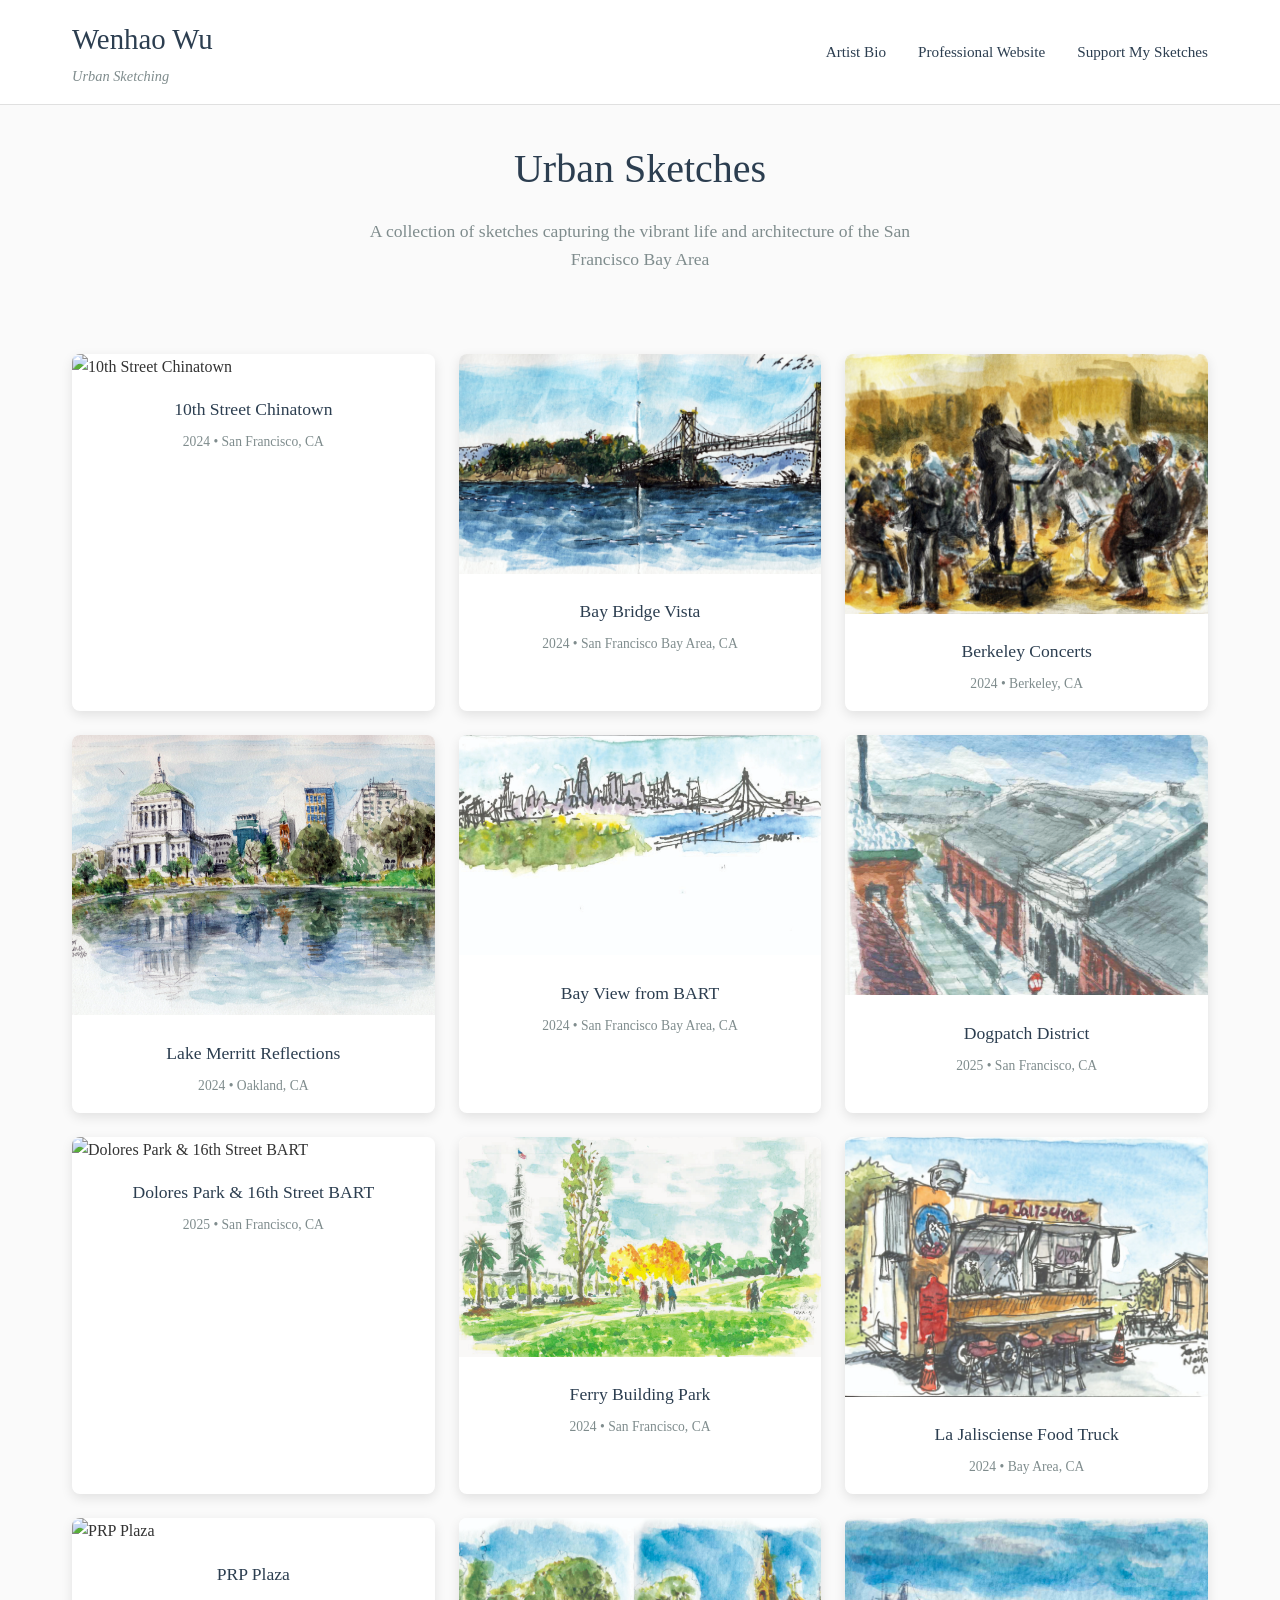
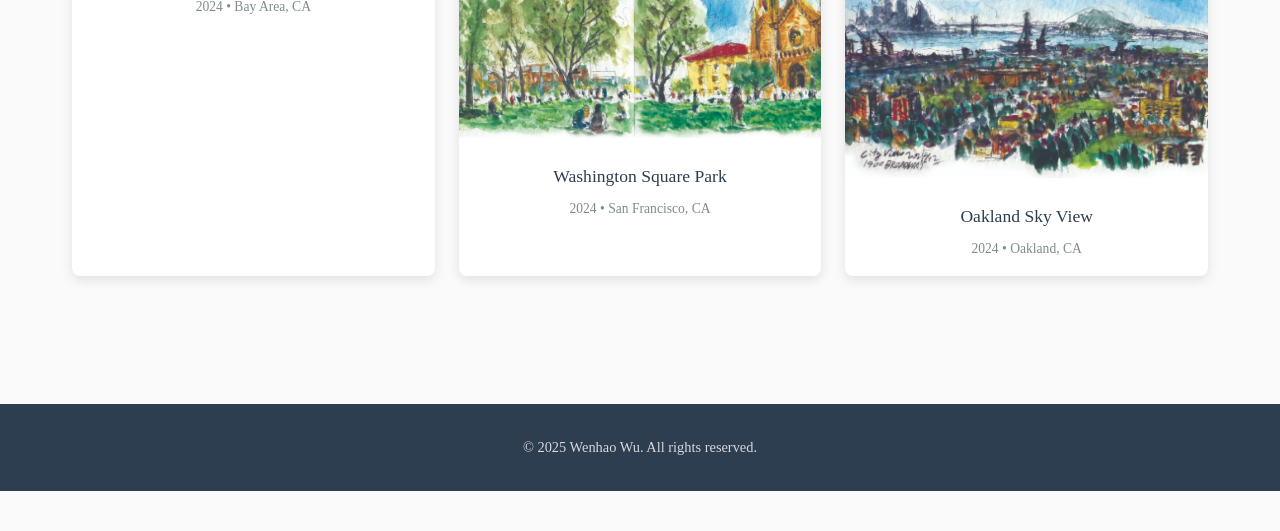
==== index.html @ 319a7f14 "html pages creation" ====
<!DOCTYPE html>
<html lang="en">
<head>
    <meta charset="UTF-8">
    <meta name="viewport" content="width=device-width, initial-scale=1.0">
    <title>Wenhao Wu - Urban Sketching Gallery</title>
    <meta name="description" content="Urban sketching artwork by Wenhao Wu - capturing the essence of city life through pen and watercolor">
    <meta name="author" content="Wenhao Wu">
    <link rel="stylesheet" href="css/style.css">
</head>
<body>
    <header>
        <nav class="nav-bar">
            <div class="nav-container">
                <div class="logo">
                    <h1>Wenhao Wu</h1>
                    <p class="subtitle">Urban Sketching</p>
                </div>
                <ul class="nav-links">
                    <li><a href="https://instagram.com/wenhaowu" target="_blank" rel="noopener">Artist Bio</a></li>
                    <li><a href="https://wenhaowu.com" target="_blank" rel="noopener">Professional Website</a></li>
                    <li><a href="https://venmo.com/wenhaowu" target="_blank" rel="noopener">Support My Sketches</a></li>
                </ul>
            </div>
        </nav>
    </header>

    <main>
        <section class="gallery-intro">
            <h2>Urban Sketches</h2>
            <p>A collection of sketches capturing the vibrant life and architecture of the San Francisco Bay Area</p>
        </section>

        <section class="gallery-wall" id="gallery">
            <!-- Gallery items will be dynamically loaded here -->
        </section>
    </main>

    <footer>
        <div class="footer-content">
            <p>&copy; 2025 Wenhao Wu. All rights reserved.</p>
        </div>
    </footer>

    <!-- Tooltip for hover effects -->
    <div id="tooltip" class="tooltip">
        <h3 id="tooltip-title"></h3>
        <p id="tooltip-meta"></p>
    </div>

    <script src="js/gallery.js"></script>
</body>
</html>
---- css/style.css ----
/* Reset and base styles */
* {
    margin: 0;
    padding: 0;
    box-sizing: border-box;
}

body {
    font-family: 'Georgia', 'Times New Roman', serif;
    line-height: 1.6;
    color: #333;
    background-color: #fafafa;
}

/* Header and Navigation */
header {
    background-color: #fff;
    border-bottom: 1px solid #e0e0e0;
    position: sticky;
    top: 0;
    z-index: 100;
}

.nav-container {
    max-width: 1200px;
    margin: 0 auto;
    padding: 1rem 2rem;
    display: flex;
    justify-content: space-between;
    align-items: center;
}

.logo h1 {
    font-size: 1.8rem;
    font-weight: 400;
    color: #2c3e50;
    margin-bottom: 0.2rem;
}

.logo .subtitle {
    font-size: 0.9rem;
    color: #7f8c8d;
    font-style: italic;
}

.nav-links {
    display: flex;
    list-style: none;
    gap: 2rem;
}

.nav-links a {
    color: #2c3e50;
    text-decoration: none;
    font-size: 0.95rem;
    transition: color 0.3s ease;
}

.nav-links a:hover {
    color: #3498db;
}

/* Main content */
main {
    max-width: 1200px;
    margin: 0 auto;
    padding: 2rem;
}

.gallery-intro {
    text-align: center;
    margin-bottom: 3rem;
}

.gallery-intro h2 {
    font-size: 2.5rem;
    color: #2c3e50;
    margin-bottom: 1rem;
    font-weight: 300;
}

.gallery-intro p {
    font-size: 1.1rem;
    color: #7f8c8d;
    max-width: 600px;
    margin: 0 auto;
}

/* Gallery Wall - Barnes Foundation Style */
.gallery-wall {
    display: grid;
    grid-template-columns: repeat(auto-fit, minmax(280px, 1fr));
    gap: 1.5rem;
    padding: 2rem 0;
}

.gallery-item {
    position: relative;
    background: #fff;
    border-radius: 8px;
    overflow: hidden;
    box-shadow: 0 4px 12px rgba(0, 0, 0, 0.1);
    transition: transform 0.3s ease, box-shadow 0.3s ease;
    cursor: pointer;
}

.gallery-item:hover {
    transform: translateY(-5px);
    box-shadow: 0 8px 25px rgba(0, 0, 0, 0.15);
}

.gallery-item img {
    width: 100%;
    height: 250px;
    object-fit: cover;
    transition: transform 0.3s ease;
}

.gallery-item:hover img {
    transform: scale(1.05);
}

.gallery-item-info {
    padding: 1rem;
    text-align: center;
}

.gallery-item-info h3 {
    font-size: 1.1rem;
    color: #2c3e50;
    margin-bottom: 0.5rem;
    font-weight: 400;
}

.gallery-item-info .meta {
    font-size: 0.85rem;
    color: #7f8c8d;
}

/* Tooltip */
.tooltip {
    position: absolute;
    background: rgba(44, 62, 80, 0.95);
    color: #fff;
    padding: 0.8rem;
    border-radius: 6px;
    font-size: 0.85rem;
    max-width: 250px;
    z-index: 1000;
    pointer-events: none;
    opacity: 0;
    transform: translateY(10px);
    transition: opacity 0.3s ease, transform 0.3s ease;
}

.tooltip.show {
    opacity: 1;
    transform: translateY(0);
}

.tooltip h3 {
    font-size: 0.95rem;
    margin-bottom: 0.3rem;
    font-weight: 500;
}

.tooltip p {
    margin: 0;
    line-height: 1.4;
}

/* Footer */
footer {
    background-color: #2c3e50;
    color: #fff;
    text-align: center;
    padding: 2rem;
    margin-top: 4rem;
}

.footer-content p {
    font-size: 0.9rem;
    opacity: 0.8;
}

/* Responsive Design */
@media (max-width: 768px) {
    .nav-container {
        flex-direction: column;
        gap: 1rem;
        padding: 1rem;
    }

    .nav-links {
        gap: 1rem;
        flex-wrap: wrap;
        justify-content: center;
    }

    main {
        padding: 1rem;
    }

    .gallery-intro h2 {
        font-size: 2rem;
    }

    .gallery-wall {
        grid-template-columns: repeat(auto-fit, minmax(250px, 1fr));
        gap: 1rem;
    }

    .gallery-item img {
        height: 200px;
    }
}

@media (max-width: 480px) {
    .gallery-wall {
        grid-template-columns: 1fr;
    }

    .nav-links {
        flex-direction: column;
        text-align: center;
        gap: 0.5rem;
    }
}

/* Gallery wall masonry-style adjustments for variety */
.gallery-item:nth-child(3n + 1) img {
    height: 280px;
}

.gallery-item:nth-child(3n + 2) img {
    height: 220px;
}

.gallery-item:nth-child(3n + 3) img {
    height: 260px;
}

/* Loading animation */
.gallery-item {
    animation: fadeInUp 0.6s ease-out forwards;
    opacity: 0;
    transform: translateY(30px);
}

.gallery-item:nth-child(1) { animation-delay: 0.1s; }
.gallery-item:nth-child(2) { animation-delay: 0.2s; }
.gallery-item:nth-child(3) { animation-delay: 0.3s; }
.gallery-item:nth-child(4) { animation-delay: 0.4s; }
.gallery-item:nth-child(5) { animation-delay: 0.5s; }
.gallery-item:nth-child(6) { animation-delay: 0.6s; }
.gallery-item:nth-child(n+7) { animation-delay: 0.7s; }

@keyframes fadeInUp {
    to {
        opacity: 1;
        transform: translateY(0);
    }
}
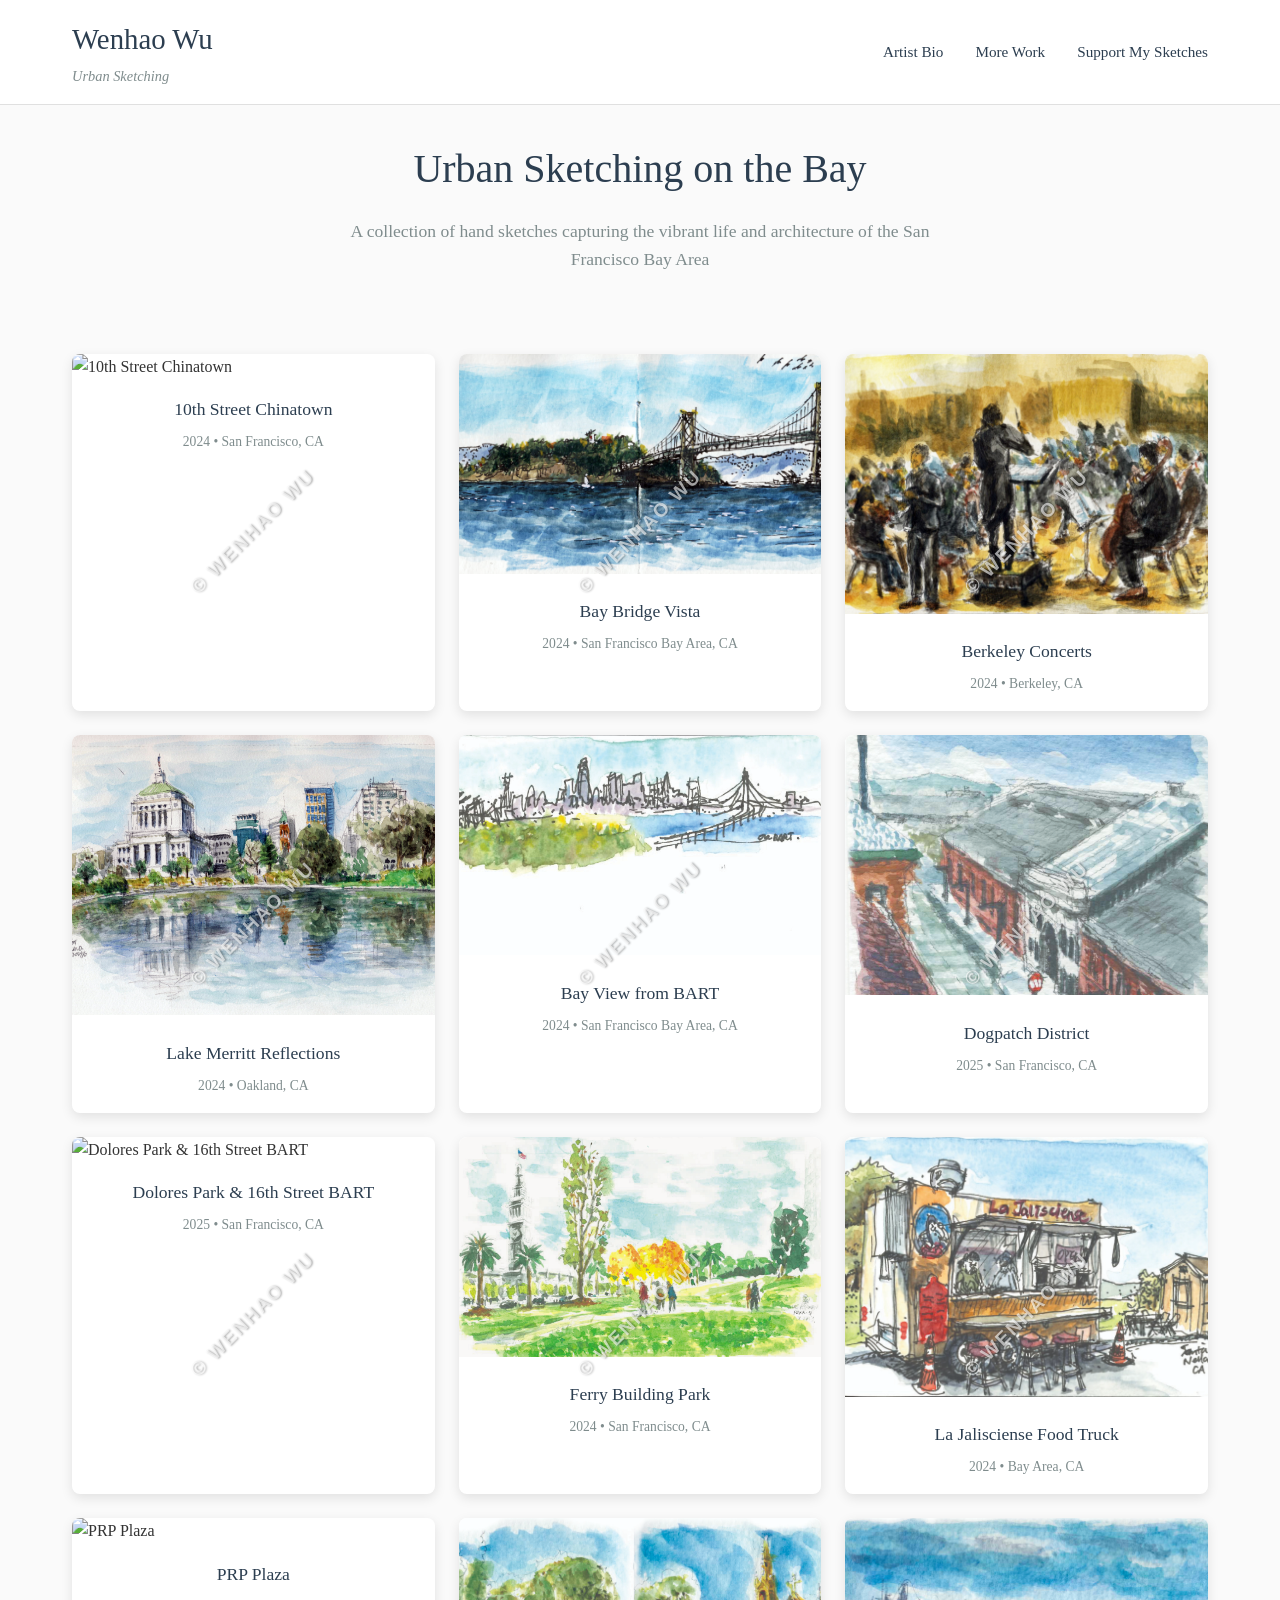
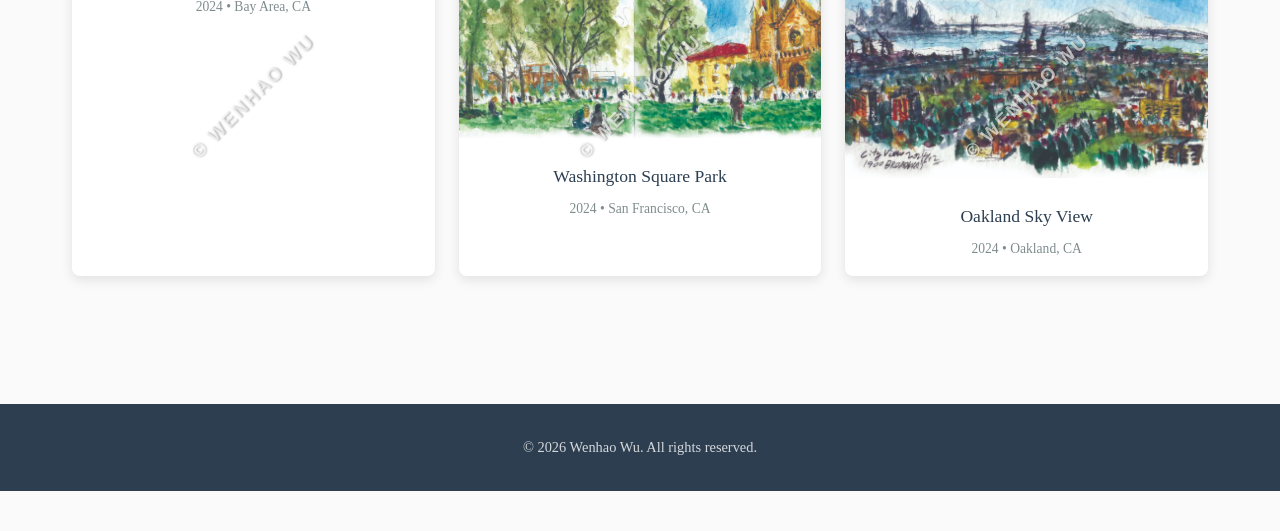
==== commit ff4d92b9: "add image protection and bio page" ====
--- a/index.html
+++ b/index.html
@@ -1,5 +1,6 @@
 <!DOCTYPE html>
 <html lang="en">
+
 <head>
     <meta charset="UTF-8">
     <meta name="viewport" content="width=device-width, initial-scale=1.0">
@@ -8,6 +9,7 @@
     <meta name="author" content="Wenhao Wu">
     <link rel="stylesheet" href="css/style.css">
 </head>
+
 <body>
     <header>
         <nav class="nav-bar">
@@ -17,9 +19,9 @@
                     <p class="subtitle">Urban Sketching</p>
                 </div>
                 <ul class="nav-links">
-                    <li><a href="https://instagram.com/wenhaowu" target="_blank" rel="noopener">Artist Bio</a></li>
-                    <li><a href="https://wenhaowu.com" target="_blank" rel="noopener">Professional Website</a></li>
-                    <li><a href="https://venmo.com/wenhaowu" target="_blank" rel="noopener">Support My Sketches</a></li>
+                    <li><a href="bio.html">Artist Bio</a></li>
+                    <li><a href="https://sites.google.com/view/wenhaowu/home" target="_blank" rel="noopener">More Work</a></li>
+                    <li><a href="https://venmo.com/u/SWDHFD" target="_blank" rel="noopener">Support My Sketches</a></li>
                 </ul>
             </div>
         </nav>
@@ -27,8 +29,8 @@
 
     <main>
         <section class="gallery-intro">
-            <h2>Urban Sketches</h2>
-            <p>A collection of sketches capturing the vibrant life and architecture of the San Francisco Bay Area</p>
+            <h2>Urban Sketching on the Bay</h2>
+            <p>A collection of hand sketches capturing the vibrant life and architecture of the San Francisco Bay Area</p>
         </section>
 
         <section class="gallery-wall" id="gallery">
@@ -38,7 +40,7 @@
 
     <footer>
         <div class="footer-content">
-            <p>&copy; 2025 Wenhao Wu. All rights reserved.</p>
+            <p>&copy; 2026 Wenhao Wu. All rights reserved.</p>
         </div>
     </footer>
 
@@ -50,4 +52,5 @@
 
     <script src="js/gallery.js"></script>
 </body>
+
 </html>
--- a/css/style.css
+++ b/css/style.css
@@ -102,6 +102,13 @@
     box-shadow: 0 4px 12px rgba(0, 0, 0, 0.1);
     transition: transform 0.3s ease, box-shadow 0.3s ease;
     cursor: pointer;
+    /* Prevent image selection and dragging */
+    -webkit-user-select: none;
+    -moz-user-select: none;
+    -ms-user-select: none;
+    user-select: none;
+    -webkit-touch-callout: none;
+    -webkit-tap-highlight-color: transparent;
 }
 
 .gallery-item:hover {
@@ -114,6 +121,18 @@
     height: 250px;
     object-fit: cover;
     transition: transform 0.3s ease;
+    /* Prevent image operations */
+    -webkit-user-drag: none;
+    -khtml-user-drag: none;
+    -moz-user-drag: none;
+    -o-user-drag: none;
+    user-drag: none;
+    pointer-events: none;
+    /* Block image saving shortcuts */
+    -webkit-user-select: none;
+    -moz-user-select: none;
+    -ms-user-select: none;
+    user-select: none;
 }
 
 .gallery-item:hover img {
@@ -260,4 +279,158 @@
         opacity: 1;
         transform: translateY(0);
     }
+}
+
+/* Watermark Protection */
+.gallery-item::after {
+    content: '© Wenhao Wu';
+    position: absolute;
+    top: 50%;
+    left: 50%;
+    transform: translate(-50%, -50%) rotate(-45deg);
+    font-size: 1.2rem;
+    font-weight: bold;
+    color: rgba(255, 255, 255, 0.6);
+    text-shadow: 1px 1px 2px rgba(0, 0, 0, 0.3);
+    pointer-events: none;
+    user-select: none;
+    z-index: 2;
+    font-family: Arial, sans-serif;
+    letter-spacing: 2px;
+    text-transform: uppercase;
+}
+
+.gallery-item::before {
+    content: '';
+    position: absolute;
+    top: 0;
+    left: 0;
+    width: 100%;
+    height: 100%;
+    background: transparent;
+    z-index: 1;
+    pointer-events: auto;
+}
+
+/* Additional watermark for hover state */
+.gallery-item:hover::after {
+    color: rgba(255, 255, 255, 0.8);
+    text-shadow: 2px 2px 4px rgba(0, 0, 0, 0.5);
+}
+
+/* Print protection */
+@media print {
+    .gallery-item img {
+        display: none !important;
+    }
+    .gallery-item::after {
+        content: 'Image protected - Visit wenhaosketching.com';
+        color: black !important;
+        background: white;
+        padding: 20px;
+        border: 2px solid black;
+        transform: translate(-50%, -50%) rotate(0deg);
+        font-size: 1rem;
+    }
+}
+
+/* Disable right-click context menu styles */
+.no-select {
+    -webkit-touch-callout: none;
+    -webkit-user-select: none;
+    -khtml-user-select: none;
+    -moz-user-select: none;
+    -ms-user-select: none;
+    user-select: none;
+}
+
+/* Disable drag and drop */
+.no-drag {
+    -webkit-user-drag: none;
+    -khtml-user-drag: none;
+    -moz-user-drag: none;
+    -o-user-drag: none;
+    user-drag: none;
+}
+
+/* Additional protection for images in artwork pages */
+.artwork-image {
+    position: relative;
+    -webkit-user-select: none;
+    -moz-user-select: none;
+    -ms-user-select: none;
+    user-select: none;
+}
+
+.artwork-image img {
+    -webkit-user-drag: none;
+    -khtml-user-drag: none;
+    -moz-user-drag: none;
+    -o-user-drag: none;
+    user-drag: none;
+    pointer-events: none;
+}
+
+.artwork-image::after {
+    content: '© Wenhao Wu - wenhaosketching.com';
+    position: absolute;
+    top: 50%;
+    left: 50%;
+    transform: translate(-50%, -50%) rotate(-45deg);
+    font-size: 1.5rem;
+    font-weight: bold;
+    color: rgba(255, 255, 255, 0.4);
+    text-shadow: 2px 2px 4px rgba(0, 0, 0, 0.3);
+    pointer-events: none;
+    user-select: none;
+    z-index: 2;
+    font-family: Arial, sans-serif;
+    letter-spacing: 3px;
+    text-transform: uppercase;
+}
+
+/* Bio page specific styles */
+.bio-content {
+    max-width: 800px;
+    margin: 0 auto;
+    padding: 2rem;
+    text-align: center;
+    -webkit-user-select: none;
+    -moz-user-select: none;
+    -ms-user-select: none;
+    user-select: none;
+}
+
+.bio-content h2 {
+    font-size: 2.5rem;
+    color: #2c3e50;
+    margin-bottom: 2rem;
+    font-weight: 300;
+}
+
+.bio-content p {
+    font-size: 1.2rem;
+    line-height: 1.8;
+    color: #555;
+    margin-bottom: 2rem;
+    text-align: left;
+}
+
+.social-links {
+    margin-top: 2rem;
+}
+
+.social-links a {
+    display: inline-block;
+    background-color: #3498db;
+    color: white;
+    padding: 12px 24px;
+    text-decoration: none;
+    border-radius: 6px;
+    font-weight: 500;
+    transition: background-color 0.3s ease;
+}
+
+.social-links a:hover {
+    background-color: #2980b9;
 }
